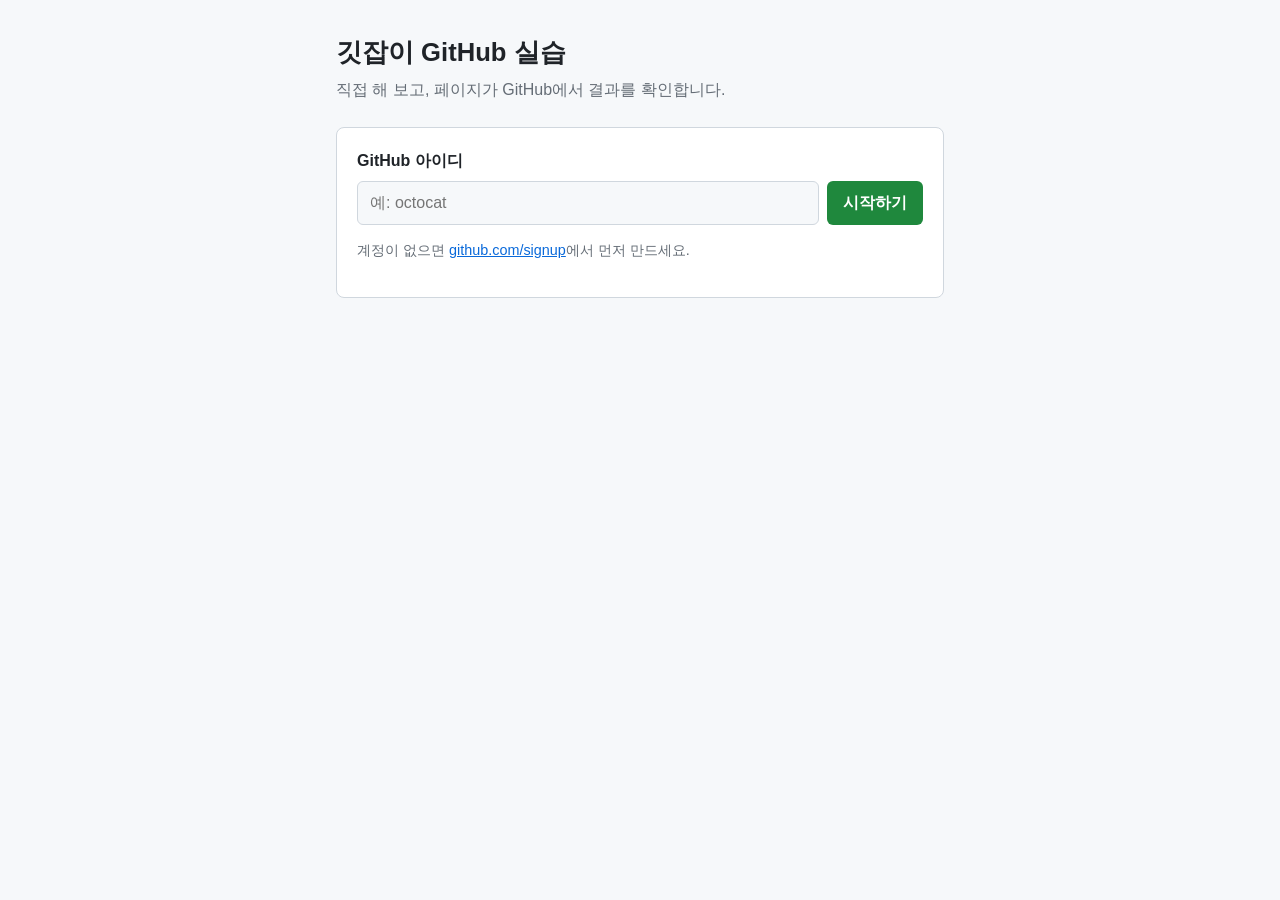
==== docs/index.html @ 2a54f653 "튜토리얼 웹페이지 구현" ====
<!doctype html>
<html lang="ko">
<head>
  <meta charset="utf-8">
  <meta name="viewport" content="width=device-width, initial-scale=1">
  <title>깃잡이 GitHub 실습</title>
  <link rel="stylesheet" href="style.css">
</head>
<body>
  <main>
    <header>
      <h1>깃잡이 GitHub 실습</h1>
      <p class="sub">직접 해 보고, 페이지가 GitHub에서 결과를 확인합니다.</p>
    </header>

    <!-- 아이디 입력 -->
    <section id="login" hidden>
      <label for="user-input">GitHub 아이디</label>
      <div class="row">
        <input id="user-input" autocomplete="username" spellcheck="false" placeholder="예: octocat">
        <button id="login-btn">시작하기</button>
      </div>
      <p class="hint">계정이 없으면 <a href="https://github.com/signup" target="_blank" rel="noopener">github.com/signup</a>에서 먼저 만드세요.</p>
    </section>

    <!-- 저장된 진행 이어하기 -->
    <section id="resume" hidden>
      <p><b id="resume-user"></b> 아이디로 진행하던 기록이 있어요.</p>
      <div class="row">
        <button id="resume-btn">이어서 하기</button>
        <button id="switch-btn" class="secondary">다른 아이디로</button>
      </div>
    </section>

    <!-- 단계 카드 -->
    <section id="step" hidden>
      <div class="progress"><div id="progress-bar"></div></div>
      <p class="meta"><span id="step-count"></span> · <span id="step-user"></span> <button id="switch-btn2" class="link">다른 아이디로</button></p>
      <h2 id="step-title"></h2>
      <div id="step-guide"></div>
      <button id="check-btn">완료했어요</button>
    </section>

    <!-- 수료 -->
    <section id="done" hidden>
      <div class="progress"><div style="width:100%"></div></div>
      <h2>🎉 모든 단계를 마쳤어요</h2>
      <p>저장소 만들기, 파일 올리기, 파일 만들기, 브랜치 만들기까지 직접 해 봤습니다.</p>
      <button id="restart-btn" class="secondary">처음부터 다시</button>
    </section>

    <p id="msg" role="status" hidden></p>
  </main>

  <script src="steps.js"></script>
  <script src="app.js"></script>
</body>
</html>
---- docs/style.css ----
:root {
  --bg: #f6f8fa;
  --card: #ffffff;
  --text: #1f2328;
  --muted: #656d76;
  --border: #d0d7de;
  --accent: #1f883d;
  --accent-text: #ffffff;
  --error-bg: #ffebe9;
  --error: #cf222e;
  --ok-bg: #dafbe1;
  --code-bg: #eff1f3;
}
@media (prefers-color-scheme: dark) {
  :root {
    --bg: #0d1117;
    --card: #161b22;
    --text: #e6edf3;
    --muted: #8d96a0;
    --border: #30363d;
    --accent: #238636;
    --error-bg: #3c1618;
    --error: #ff7b72;
    --ok-bg: #0f2e1a;
    --code-bg: #262c36;
  }
}

* { box-sizing: border-box; }
body {
  margin: 0;
  background: var(--bg);
  color: var(--text);
  font: 16px/1.6 -apple-system, "Segoe UI", "Malgun Gothic", "Apple SD Gothic Neo", sans-serif;
  word-break: keep-all;               /* 한글을 단어 중간에서 끊지 않는다 */
  overflow-wrap: anywhere;            /* 긴 URL·아이디는 넘치지 않게 */
}
main { max-width: 640px; margin: 0 auto; padding: 32px 16px 64px; }
header h1 { margin: 0; font-size: 1.6rem; }
.sub { margin: 4px 0 24px; color: var(--muted); }

section {
  background: var(--card);
  border: 1px solid var(--border);
  border-radius: 8px;
  padding: 20px;
}
h2 { margin: 8px 0 12px; font-size: 1.3rem; }
label { font-weight: 600; }
.row { display: flex; gap: 8px; margin-top: 8px; flex-wrap: wrap; }
.hint, .meta { color: var(--muted); font-size: 0.9rem; }
.meta { margin: 8px 0 0; }

input {
  flex: 1;
  min-width: 0;
  padding: 8px 12px;
  font: inherit;
  color: var(--text);
  background: var(--bg);
  border: 1px solid var(--border);
  border-radius: 6px;
}
button {
  padding: 8px 16px;
  font: inherit;
  font-weight: 600;
  color: var(--accent-text);
  background: var(--accent);
  border: 0;
  border-radius: 6px;
  cursor: pointer;
}
button:disabled { opacity: 0.6; cursor: wait; }
button.secondary { color: var(--text); background: var(--bg); border: 1px solid var(--border); }
button.link { padding: 0; font-weight: 400; color: var(--muted); background: none; text-decoration: underline; }
#check-btn { margin-top: 16px; width: 100%; }

.progress { height: 8px; background: var(--bg); border-radius: 4px; overflow: hidden; }
.progress > div { height: 100%; background: var(--accent); transition: width 0.3s; }

#step-guide ol { padding-left: 1.4em; }
#step-guide li { margin: 4px 0; }
code { padding: 1px 6px; background: var(--code-bg); border-radius: 4px; font-size: 0.9em; }
a { color: #0969da; }
@media (prefers-color-scheme: dark) { a { color: #4493f8; } }

#msg { margin-top: 16px; padding: 12px 16px; border-radius: 6px; }
#msg.error { background: var(--error-bg); color: var(--error); }
#msg.ok { background: var(--ok-bg); }
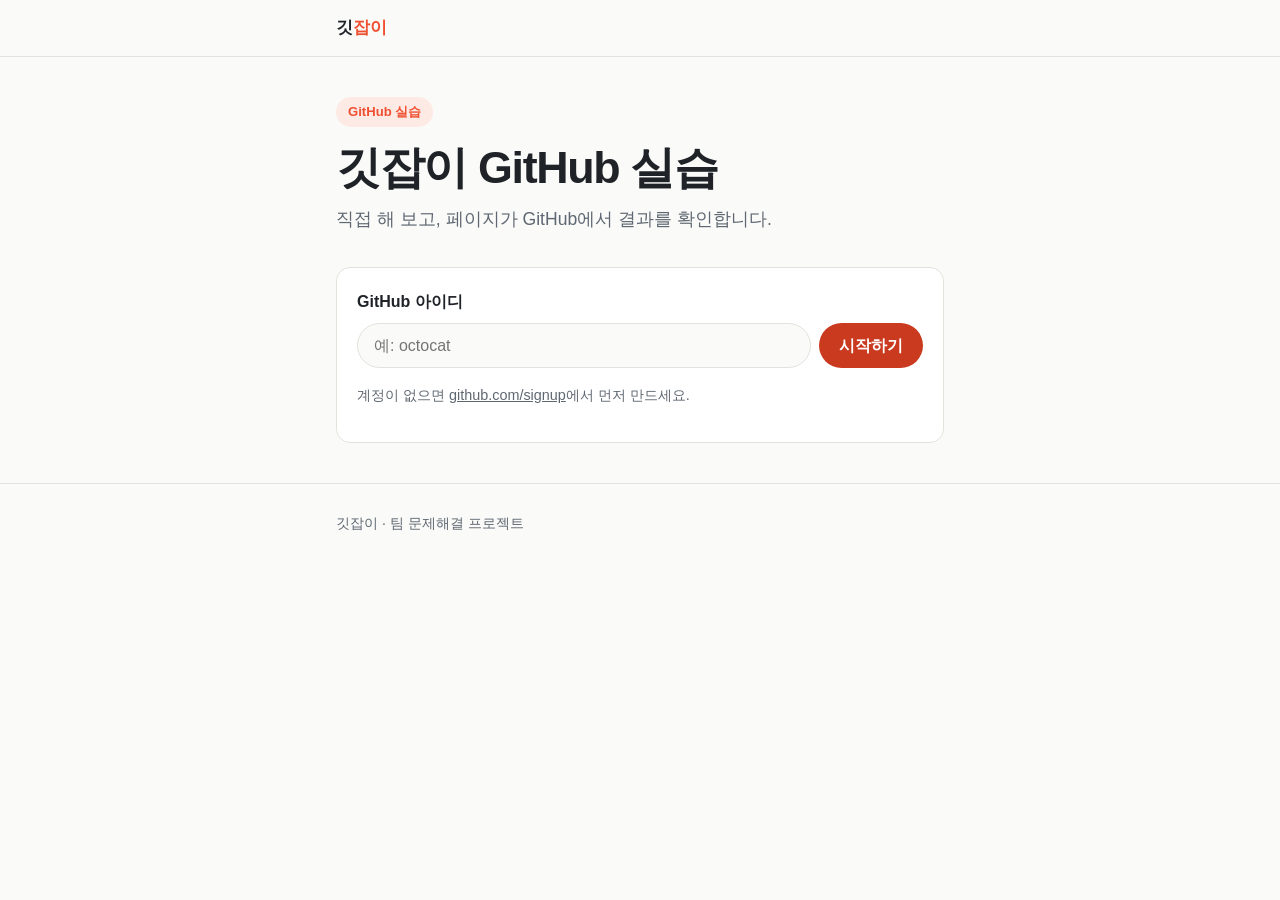
==== commit 0d550a9b: "실습 페이지 디자인을 git web과 통일 - 색·글꼴·둥근 모서리를 git web 값으로, 상단 바·하단 추가 - 버튼(#c93a1f)과 인라인 코드(#b8341b)는 대비 4." ====
--- a/docs/index.html
+++ b/docs/index.html
@@ -7,11 +7,19 @@
   <link rel="stylesheet" href="style.css">
 </head>
 <body>
+  <!-- 상단 바: git web과 같은 모양. git web이 배포되면 메뉴 링크를 추가한다 -->
+  <header class="site-nav">
+    <div class="wrap">
+      <a class="brand" href="index.html">깃<span>잡이</span></a>
+    </div>
+  </header>
+
   <main>
-    <header>
+    <div class="page-head">
+      <p class="eyebrow">GitHub 실습</p>
       <h1>깃잡이 GitHub 실습</h1>
-      <p class="sub">직접 해 보고, 페이지가 GitHub에서 결과를 확인합니다.</p>
-    </header>
+      <p class="lead">직접 해 보고, 페이지가 GitHub에서 결과를 확인합니다.</p>
+    </div>
 
     <!-- 아이디 입력 -->
     <section id="login" hidden>
@@ -45,13 +53,17 @@
     <section id="done" hidden>
       <div class="progress"><div style="width:100%"></div></div>
       <h2>🎉 모든 단계를 마쳤어요</h2>
-      <p>저장소 만들기, 파일 올리기, 파일 만들기, 브랜치 만들기까지 직접 해 봤습니다.</p>
+      <p>웹 화면에서 저장소·파일·브랜치를 만들고, cmd에서 클론·커밋·푸시까지 직접 해 봤습니다.</p>
       <button id="restart-btn" class="secondary">처음부터 다시</button>
     </section>
 
     <p id="msg" role="status" hidden></p>
   </main>
 
+  <footer class="site-footer">
+    <div class="wrap">깃잡이 · 팀 문제해결 프로젝트</div>
+  </footer>
+
   <script src="steps.js"></script>
   <script src="app.js"></script>
 </body>
--- a/docs/style.css
+++ b/docs/style.css
@@ -1,28 +1,37 @@
+/* 색·글꼴·모양은 git web/style.css와 맞춘다 */
 :root {
-  --bg: #f6f8fa;
+  --bg: #fafaf8;
   --card: #ffffff;
   --text: #1f2328;
-  --muted: #656d76;
-  --border: #d0d7de;
-  --accent: #1f883d;
+  --muted: #5f6872;
+  --border: #e3e3de;
+  --accent: #f05032;       /* Git 로고의 주황색 계열 */
+  --accent-soft: #fdeae5;
+  --code-accent: #b8341b;  /* accent-soft 위 코드 글자. accent는 대비가 3.1:1이라 더 진하게 (5.1:1) */
   --accent-text: #ffffff;
+  --button-bg: #c93a1f;    /* accent는 흰 글자 대비가 4.5:1에 못 미쳐 버튼만 더 진하게 */
   --error-bg: #ffebe9;
   --error: #cf222e;
   --ok-bg: #dafbe1;
-  --code-bg: #eff1f3;
+  --code-bg: #1f2328;
+  --code-text: #e8e8e3;
+  --radius: 14px;
 }
 @media (prefers-color-scheme: dark) {
   :root {
-    --bg: #0d1117;
-    --card: #161b22;
-    --text: #e6edf3;
-    --muted: #8d96a0;
-    --border: #30363d;
-    --accent: #238636;
+    --bg: #14161a;
+    --card: #1c1f25;
+    --text: #e8e8e3;
+    --muted: #9aa3ad;
+    --border: #2d3139;
+    --accent: #ff6a4d;
+    --accent-soft: #2e1c18;
+    --code-accent: #ff6a4d;
     --error-bg: #3c1618;
     --error: #ff7b72;
     --ok-bg: #0f2e1a;
-    --code-bg: #262c36;
+    --code-bg: #0d0f12;
+    --code-text: #e8e8e3;
   }
 }
 
@@ -31,21 +40,55 @@
   margin: 0;
   background: var(--bg);
   color: var(--text);
-  font: 16px/1.6 -apple-system, "Segoe UI", "Malgun Gothic", "Apple SD Gothic Neo", sans-serif;
+  font-family: -apple-system, BlinkMacSystemFont, "Apple SD Gothic Neo", "Noto Sans KR", "Malgun Gothic", sans-serif;
+  line-height: 1.7;
   word-break: keep-all;               /* 한글을 단어 중간에서 끊지 않는다 */
   overflow-wrap: anywhere;            /* 긴 URL·아이디는 넘치지 않게 */
+  -webkit-font-smoothing: antialiased;
 }
-main { max-width: 640px; margin: 0 auto; padding: 32px 16px 64px; }
-header h1 { margin: 0; font-size: 1.6rem; }
-.sub { margin: 4px 0 24px; color: var(--muted); }
+.wrap, main { max-width: 640px; margin: 0 auto; padding: 0 16px; }
+
+/* 상단 바·하단 (git web과 같은 모양) */
+.site-nav {
+  position: sticky;
+  top: 0;
+  z-index: 10;
+  background: color-mix(in srgb, var(--bg) 88%, transparent);
+  backdrop-filter: blur(8px);
+  border-bottom: 1px solid var(--border);
+}
+.site-nav .wrap { display: flex; align-items: center; height: 56px; }
+.brand { font-weight: 800; font-size: 1.05rem; text-decoration: none; }
+.brand span { color: var(--accent); }
+.site-footer {
+  border-top: 1px solid var(--border);
+  margin-top: 40px;
+  padding: 28px 0 48px;
+  color: var(--muted);
+  font-size: 0.88rem;
+}
+
+.page-head { padding: 40px 0 8px; }
+.eyebrow {
+  display: inline-block;
+  font-size: 0.82rem;
+  font-weight: 700;
+  color: var(--accent);
+  background: var(--accent-soft);
+  padding: 4px 12px;
+  border-radius: 999px;
+  margin: 0 0 14px;
+}
+.page-head h1 { font-size: clamp(2rem, 6vw, 2.8rem); line-height: 1.2; letter-spacing: -0.03em; margin: 0 0 10px; }
+.lead { font-size: 1.1rem; color: var(--muted); max-width: 34em; margin: 0 0 24px; }
 
 section {
   background: var(--card);
   border: 1px solid var(--border);
-  border-radius: 8px;
+  border-radius: var(--radius);
   padding: 20px;
 }
-h2 { margin: 8px 0 12px; font-size: 1.3rem; }
+h2 { margin: 8px 0 12px; font-size: 1.3rem; letter-spacing: -0.02em; }
 label { font-weight: 600; }
 .row { display: flex; gap: 8px; margin-top: 8px; flex-wrap: wrap; }
 .hint, .meta { color: var(--muted); font-size: 0.9rem; }
@@ -54,37 +97,39 @@
 input {
   flex: 1;
   min-width: 0;
-  padding: 8px 12px;
+  padding: 8px 16px;
   font: inherit;
   color: var(--text);
   background: var(--bg);
   border: 1px solid var(--border);
-  border-radius: 6px;
+  border-radius: 999px;
 }
 button {
-  padding: 8px 16px;
+  padding: 8px 20px;
   font: inherit;
-  font-weight: 600;
+  font-weight: 700;
   color: var(--accent-text);
-  background: var(--accent);
+  background: var(--button-bg);
   border: 0;
-  border-radius: 6px;
+  border-radius: 999px;
   cursor: pointer;
 }
+button:hover { filter: brightness(1.08); }
 button:disabled { opacity: 0.6; cursor: wait; }
 button.secondary { color: var(--text); background: var(--bg); border: 1px solid var(--border); }
 button.link { padding: 0; font-weight: 400; color: var(--muted); background: none; text-decoration: underline; }
 #check-btn { margin-top: 16px; width: 100%; }
 
-.progress { height: 8px; background: var(--bg); border-radius: 4px; overflow: hidden; }
+.progress { height: 8px; background: var(--accent-soft); border-radius: 999px; overflow: hidden; }
 .progress > div { height: 100%; background: var(--accent); transition: width 0.3s; }
 
 #step-guide ol { padding-left: 1.4em; }
 #step-guide li { margin: 4px 0; }
-code { padding: 1px 6px; background: var(--code-bg); border-radius: 4px; font-size: 0.9em; }
-a { color: #0969da; }
-@media (prefers-color-scheme: dark) { a { color: #4493f8; } }
+code { padding: 1px 6px; background: var(--accent-soft); color: var(--code-accent); border-radius: 6px; font-size: 0.9em; font-family: ui-monospace, "SF Mono", Menlo, Consolas, "D2Coding", monospace; }
+pre { margin: 6px 0 10px; padding: 12px 16px; background: var(--code-bg); color: var(--code-text); border-radius: var(--radius); overflow-x: auto; line-height: 1.9; }
+pre code { padding: 0; background: none; color: inherit; white-space: pre; }   /* 명령어는 줄바꿈 없이, 넘치면 가로 스크롤 */
+a { color: inherit; }
 
-#msg { margin-top: 16px; padding: 12px 16px; border-radius: 6px; }
+#msg { margin-top: 16px; padding: 12px 16px; border-radius: var(--radius); white-space: pre-line; }   /* 복구 절차처럼 줄바꿈(\n) 있는 문구 */
 #msg.error { background: var(--error-bg); color: var(--error); }
 #msg.ok { background: var(--ok-bg); }
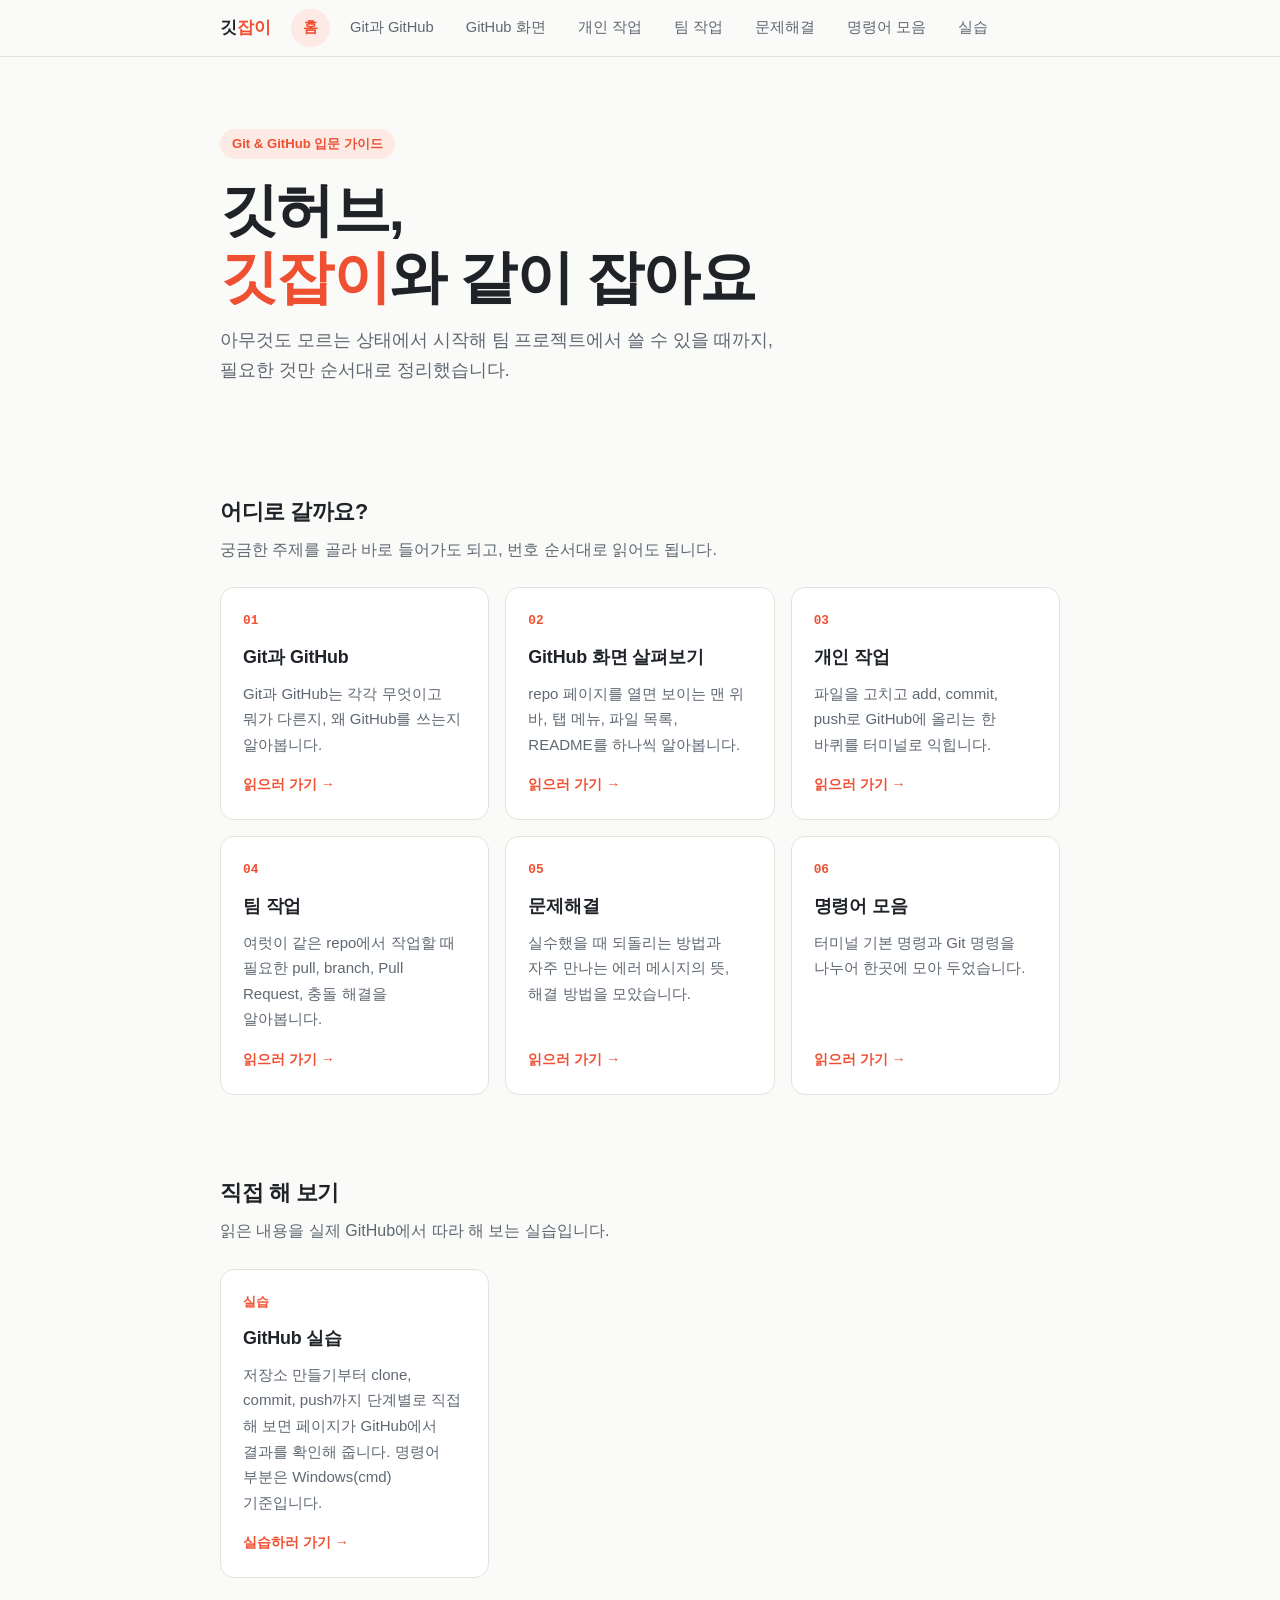
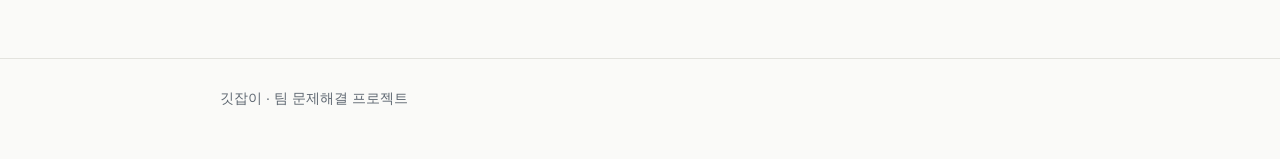
==== commit 4eddc2f2: "첫 주소를 가이드 홈으로 넘기는 페이지 추가" ====
--- a/docs/index.html
+++ b/docs/index.html
@@ -2,69 +2,11 @@
 <html lang="ko">
 <head>
   <meta charset="utf-8">
-  <meta name="viewport" content="width=device-width, initial-scale=1">
-  <title>깃잡이 GitHub 실습</title>
-  <link rel="stylesheet" href="style.css">
+  <title>깃잡이</title>
+  <!-- 사이트 첫 주소. 가이드(guide/)가 홈이고 실습은 guide/practice/에 있어서, 예전에 공유한 첫 주소 링크가 깨지지 않게 가이드로 넘긴다 -->
+  <meta http-equiv="refresh" content="0; url=guide/">
 </head>
 <body>
-  <!-- 상단 바: git web과 같은 모양. git web이 배포되면 메뉴 링크를 추가한다 -->
-  <header class="site-nav">
-    <div class="wrap">
-      <a class="brand" href="index.html">깃<span>잡이</span></a>
-    </div>
-  </header>
-
-  <main>
-    <div class="page-head">
-      <p class="eyebrow">GitHub 실습</p>
-      <h1>깃잡이 GitHub 실습</h1>
-      <p class="lead">직접 해 보고, 페이지가 GitHub에서 결과를 확인합니다.</p>
-    </div>
-
-    <!-- 아이디 입력 -->
-    <section id="login" hidden>
-      <label for="user-input">GitHub 아이디</label>
-      <div class="row">
-        <input id="user-input" autocomplete="username" spellcheck="false" placeholder="예: octocat">
-        <button id="login-btn">시작하기</button>
-      </div>
-      <p class="hint">계정이 없으면 <a href="https://github.com/signup" target="_blank" rel="noopener">github.com/signup</a>에서 먼저 만드세요.</p>
-    </section>
-
-    <!-- 저장된 진행 이어하기 -->
-    <section id="resume" hidden>
-      <p><b id="resume-user"></b> 아이디로 진행하던 기록이 있어요.</p>
-      <div class="row">
-        <button id="resume-btn">이어서 하기</button>
-        <button id="switch-btn" class="secondary">다른 아이디로</button>
-      </div>
-    </section>
-
-    <!-- 단계 카드 -->
-    <section id="step" hidden>
-      <div class="progress"><div id="progress-bar"></div></div>
-      <p class="meta"><span id="step-count"></span> · <span id="step-user"></span> <button id="switch-btn2" class="link">다른 아이디로</button></p>
-      <h2 id="step-title"></h2>
-      <div id="step-guide"></div>
-      <button id="check-btn">완료했어요</button>
-    </section>
-
-    <!-- 수료 -->
-    <section id="done" hidden>
-      <div class="progress"><div style="width:100%"></div></div>
-      <h2>🎉 모든 단계를 마쳤어요</h2>
-      <p>웹 화면에서 저장소·파일·브랜치를 만들고, cmd에서 클론·커밋·푸시까지 직접 해 봤습니다.</p>
-      <button id="restart-btn" class="secondary">처음부터 다시</button>
-    </section>
-
-    <p id="msg" role="status" hidden></p>
-  </main>
-
-  <footer class="site-footer">
-    <div class="wrap">깃잡이 · 팀 문제해결 프로젝트</div>
-  </footer>
-
-  <script src="steps.js"></script>
-  <script src="app.js"></script>
+  <p><a href="guide/">깃잡이 가이드로 이동</a></p>
 </body>
 </html>
